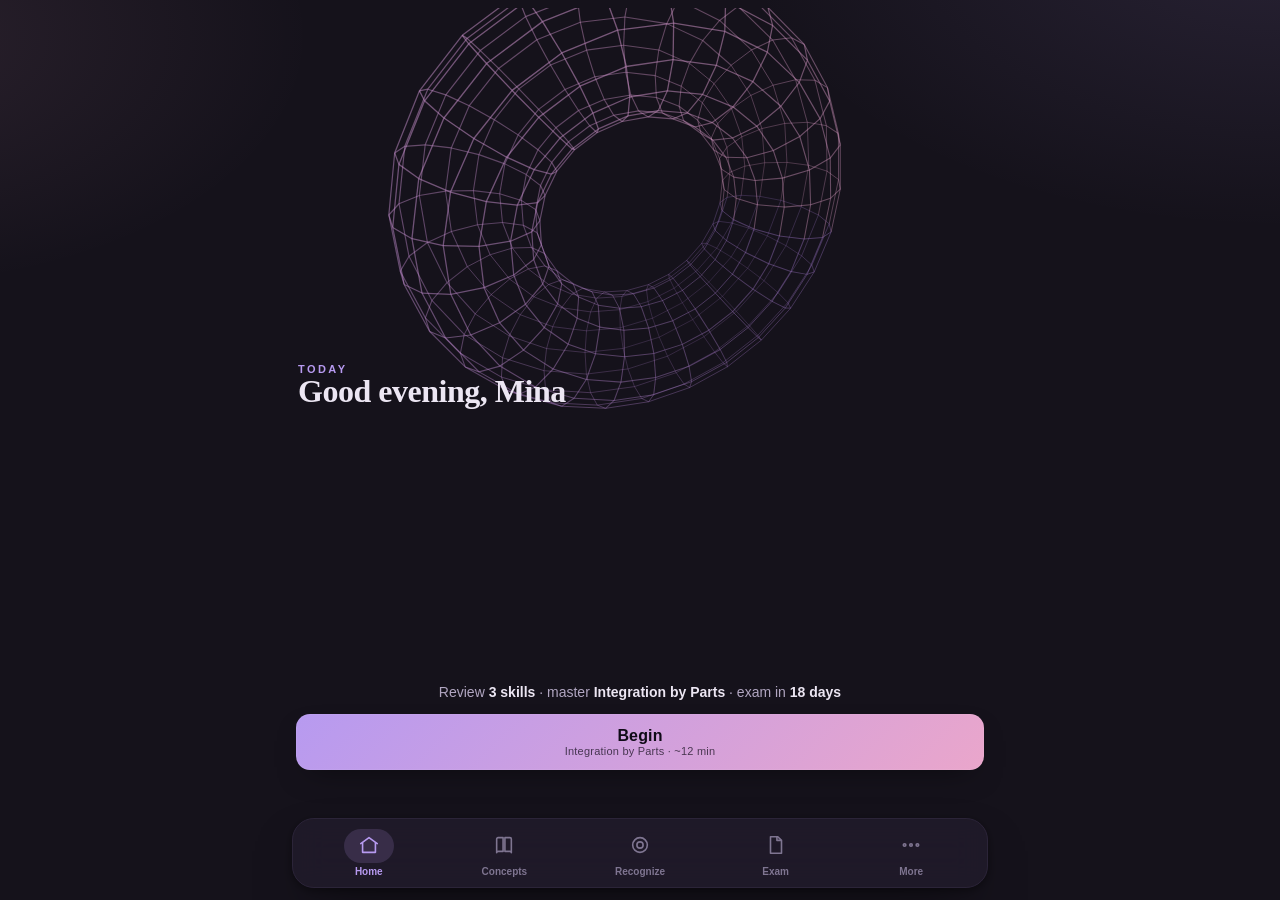
==== design/prototypes/home-a.html @ 522fca92 "Major redesign: Observatory home, new study modes, design system Large sync from the source study re" ====
<!doctype html><html lang="en"><head><meta charset="utf-8">
<meta name="viewport" content="width=device-width,initial-scale=1,viewport-fit=cover">
<link rel="stylesheet" href="proto.css">
<style>
.a-sculpt{position:relative;height:46vh;margin:0 -16px;}
.a-sculpt .canvas-host{position:absolute;inset:0;}
.a-greet{position:absolute;left:18px;bottom:14px;}
.a-greet .display{font-size:32px;}
.a-mission{color:var(--ink-soft);font-size:14px;text-align:center;margin:0 0 14px;}
.a-mission b{color:var(--ink);font-weight:600;}
</style></head><body>
<div class="wrap" style="padding-top:8px;">
  <div class="a-sculpt"><div class="canvas-host" id="host"></div><div class="vignette"></div>
    <div class="a-greet"><div class="kicker">Today</div><div class="display">Good evening, Mina</div></div>
  </div>
  <div style="flex:1"></div>
  <p class="a-mission">Review <b>3 skills</b> · master <b>Integration by Parts</b> · exam in <b>18 days</b></p>
  <button class="begin">Begin<small>Integration by Parts · ~12 min</small></button>
</div>
<nav class="nav">
  <a class="on"><span class="pill"><svg viewBox="0 0 24 24"><path d="M3 10.5 12 4l9 6.5"/><path d="M5 9.5V20h14V9.5"/></svg></span>Home</a>
  <a><span class="pill"><svg viewBox="0 0 24 24"><path d="M4 5.5A1.5 1.5 0 0 1 5.5 4H11v15H5.5A1.5 1.5 0 0 0 4 20.5z"/><path d="M20 5.5A1.5 1.5 0 0 0 18.5 4H13v15h5.5A1.5 1.5 0 0 1 20 20.5z"/></svg></span>Concepts</a>
  <a><span class="pill"><svg viewBox="0 0 24 24"><circle cx="12" cy="12" r="8"/><circle cx="12" cy="12" r="3.4"/></svg></span>Recognize</a>
  <a><span class="pill"><svg viewBox="0 0 24 24"><path d="M6 3h8l4 4v14H6z"/><path d="M13 3v4h4"/></svg></span>Exam</a>
  <a><span class="pill"><svg viewBox="0 0 24 24"><circle cx="5" cy="12" r="1.4"/><circle cx="12" cy="12" r="1.4"/><circle cx="19" cy="12" r="1.4"/></svg></span>More</a>
</nav>
<script src="mathhero.js"></script><script>MathHero.mount(document.getElementById('host'));</script>
</body></html>
---- design/prototypes/proto.css ----
/* Home prototype styles — derived directly from the design bible (dark primary). */
:root{
  --bg:#15121b; --bg-elev:#1c1826; --surface:#211b2b; --surface-2:#2a2338;
  --ink:#ece6f3; --ink-soft:#b1a6c1; --ink-faint:#7f7591; --hair:#2b2438;
  --a:#b79af0; --b:#eaa6cb; --grad:linear-gradient(135deg,#b79af0,#eaa6cb);
  --font:-apple-system,BlinkMacSystemFont,"Segoe UI",Roboto,Helvetica,Arial,sans-serif;
  --serif:"Iowan Old Style",Palatino,Georgia,ui-serif,serif;
  --ease:cubic-bezier(.4,0,.2,1); --ease-out:cubic-bezier(.16,1,.3,1);
}
*{box-sizing:border-box;}
html,body{height:100%;margin:0;}
body{
  background:
    radial-gradient(900px 500px at 100% -8%, color-mix(in srgb,var(--a) 12%,transparent), transparent 60%),
    radial-gradient(800px 460px at -10% 4%, color-mix(in srgb,var(--b) 10%,transparent), transparent 55%),
    var(--bg);
  color:var(--ink); font-family:var(--font); -webkit-font-smoothing:antialiased;
  display:flex; flex-direction:column; min-height:100vh;
}
.wrap{max-width:720px; width:100%; margin:0 auto; padding:0 16px 130px; flex:1; display:flex; flex-direction:column;}
.kicker{font-size:11px;font-weight:700;text-transform:uppercase;letter-spacing:.22em;color:var(--a);}
.display{font-family:var(--serif);font-weight:600;letter-spacing:-.015em;line-height:1.04;}
.hair{height:1px;background:var(--hair);border:0;opacity:.8;margin:0;}
.muted{color:var(--ink-soft);} .faint{color:var(--ink-faint);}

/* sculpture well */
.sculpt{position:relative;}
.sculpt canvas{display:block;width:100%;height:100%;}
.sculpt .vignette{position:absolute;inset:0;pointer-events:none;
  background:radial-gradient(60% 60% at 50% 45%, transparent 40%, color-mix(in srgb,var(--bg) 70%,transparent) 100%);}

/* mission rows */
.mission{display:flex;flex-direction:column;}
.mrow{display:flex;align-items:center;gap:12px;padding:14px 2px;}
.mrow + .mrow{border-top:1px solid var(--hair);}
.mrow .dot{width:8px;height:8px;border-radius:999px;background:var(--grad);flex:none;}
.mrow .lbl{flex:1;color:var(--ink-soft);font-size:14px;}
.mrow .val{font-family:var(--serif);font-size:15px;}

/* begin button */
.begin{height:56px;border:none;border-radius:14px;background:var(--grad);color:#0f0a17;
  font-family:inherit;font-weight:700;font-size:16px;width:100%;letter-spacing:.01em;
  box-shadow:0 12px 30px -14px rgba(0,0,0,.5), 0 0 0 1px rgba(255,255,255,.05) inset;
  transition:transform .16s var(--ease),filter .2s var(--ease);}
.begin:active{transform:scale(.99);filter:brightness(.97);}
.begin small{display:block;font-weight:500;font-size:11px;opacity:.7;letter-spacing:.02em;}

/* glass nav */
.nav{position:fixed;left:12px;right:12px;bottom:calc(12px + env(safe-area-inset-bottom));z-index:9;
  max-width:696px;margin:0 auto;display:flex;justify-content:space-around;
  padding:10px 8px;border-radius:22px;border:1px solid var(--hair);
  background:color-mix(in srgb,var(--surface) 82%,transparent);
  backdrop-filter:blur(16px) saturate(1.4);-webkit-backdrop-filter:blur(16px) saturate(1.4);
  box-shadow:0 2px 8px rgba(0,0,0,.4),0 24px 56px -22px rgba(0,0,0,.7);}
.nav a{color:var(--ink-faint);text-decoration:none;display:flex;flex-direction:column;align-items:center;gap:3px;font-size:10px;font-weight:600;}
.nav a.on{color:var(--a);}
.nav svg{width:22px;height:22px;fill:none;stroke:currentColor;stroke-width:1.75;stroke-linecap:round;stroke-linejoin:round;}
.nav .pill{padding:5px 14px;border-radius:999px;}
.nav a.on .pill{background:color-mix(in srgb,var(--a) 16%,transparent);}
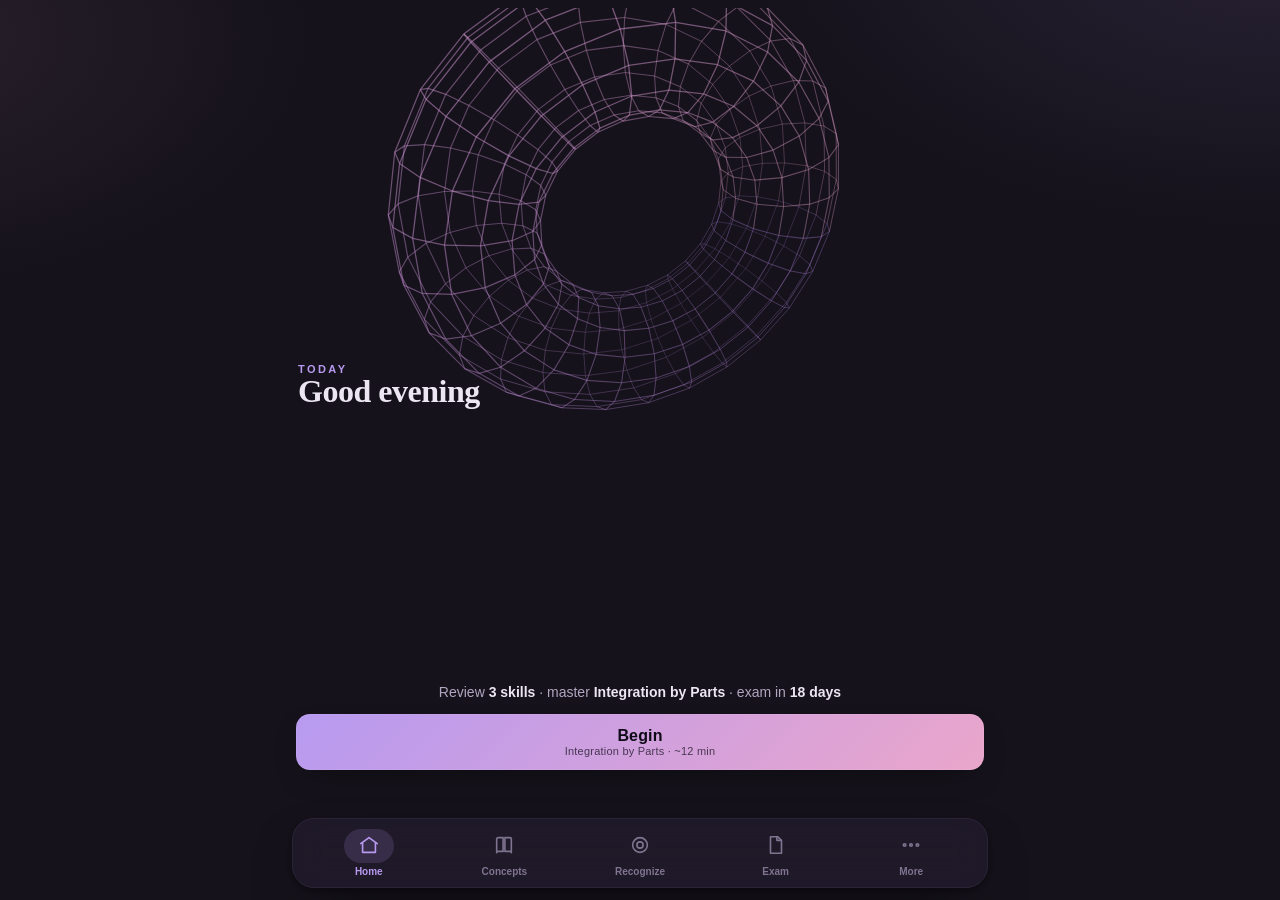
==== commit 1ae23d82: "Remove personal info from public repo - Delete research/friction-journal.md (personal study journal)" ====
--- a/design/prototypes/home-a.html
+++ b/design/prototypes/home-a.html
@@ -11,7 +11,7 @@
 </style></head><body>
 <div class="wrap" style="padding-top:8px;">
   <div class="a-sculpt"><div class="canvas-host" id="host"></div><div class="vignette"></div>
-    <div class="a-greet"><div class="kicker">Today</div><div class="display">Good evening, Mina</div></div>
+    <div class="a-greet"><div class="kicker">Today</div><div class="display">Good evening</div></div>
   </div>
   <div style="flex:1"></div>
   <p class="a-mission">Review <b>3 skills</b> · master <b>Integration by Parts</b> · exam in <b>18 days</b></p>
